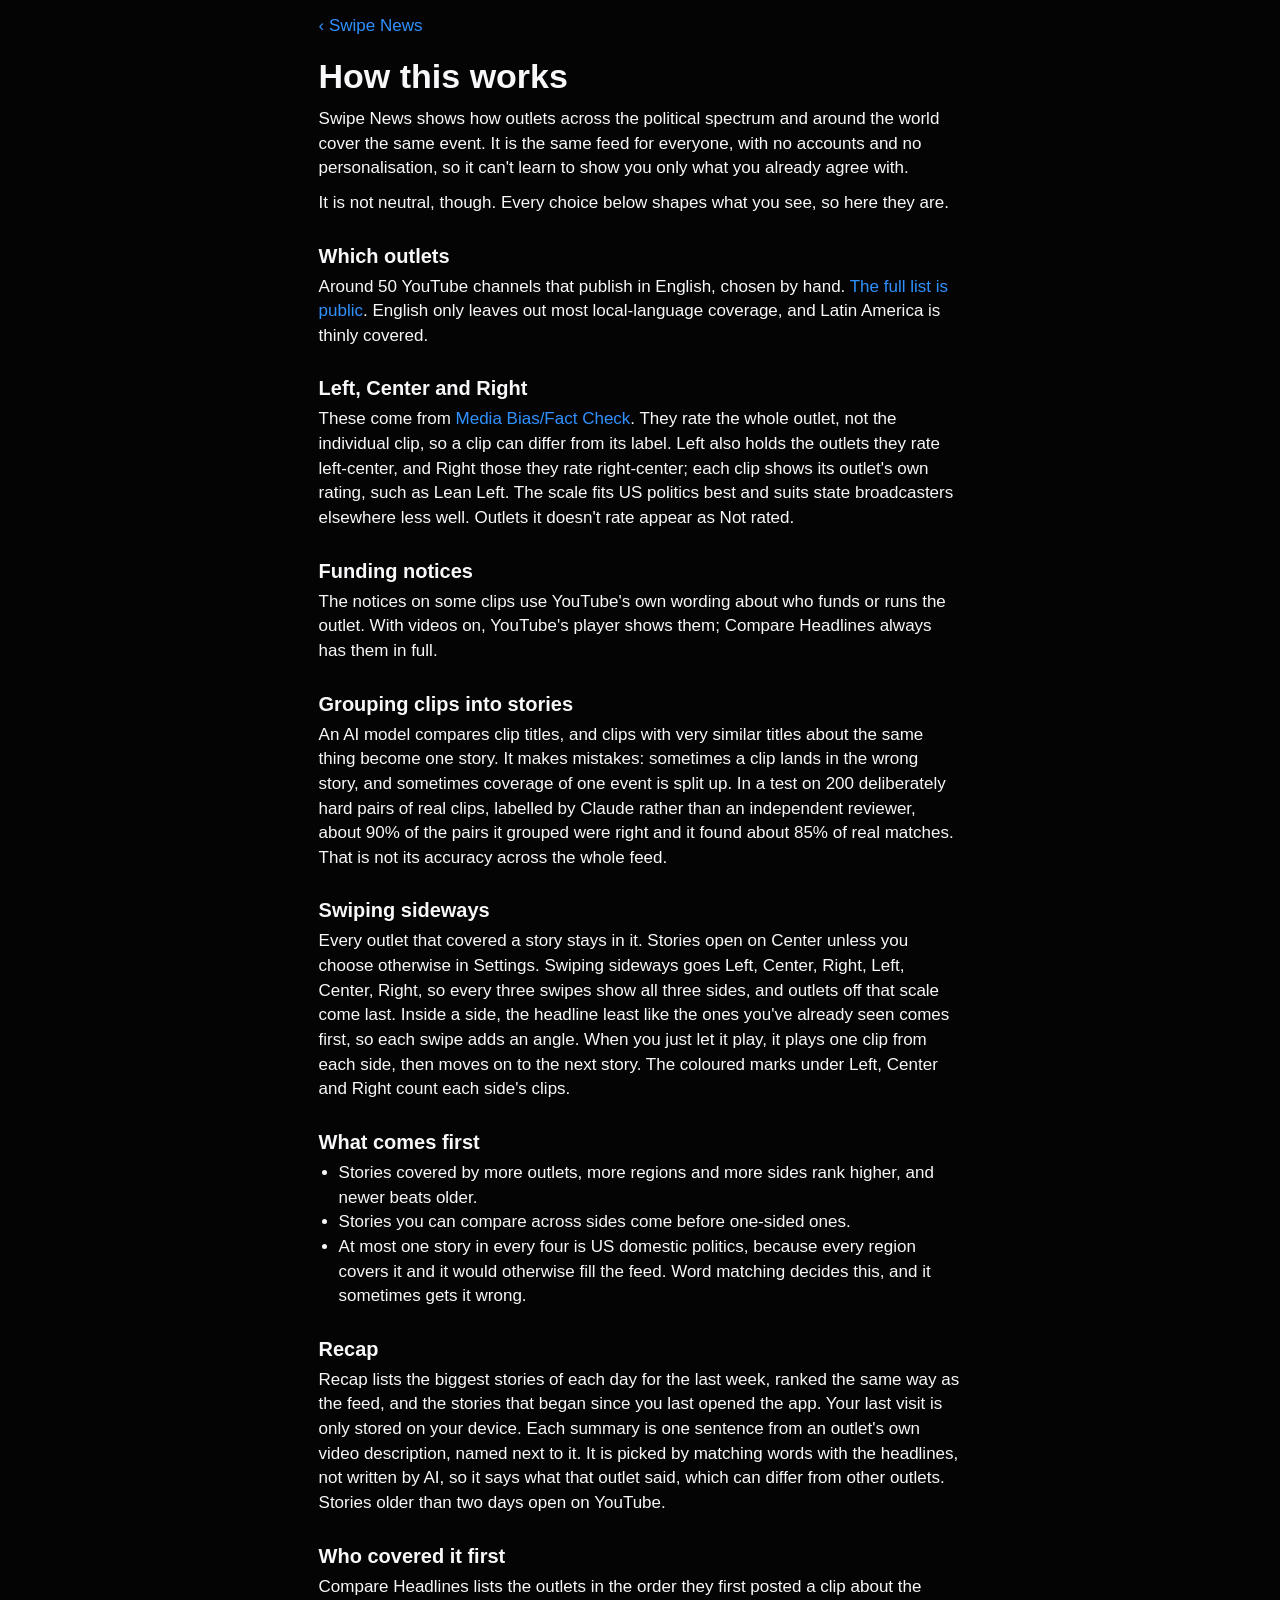
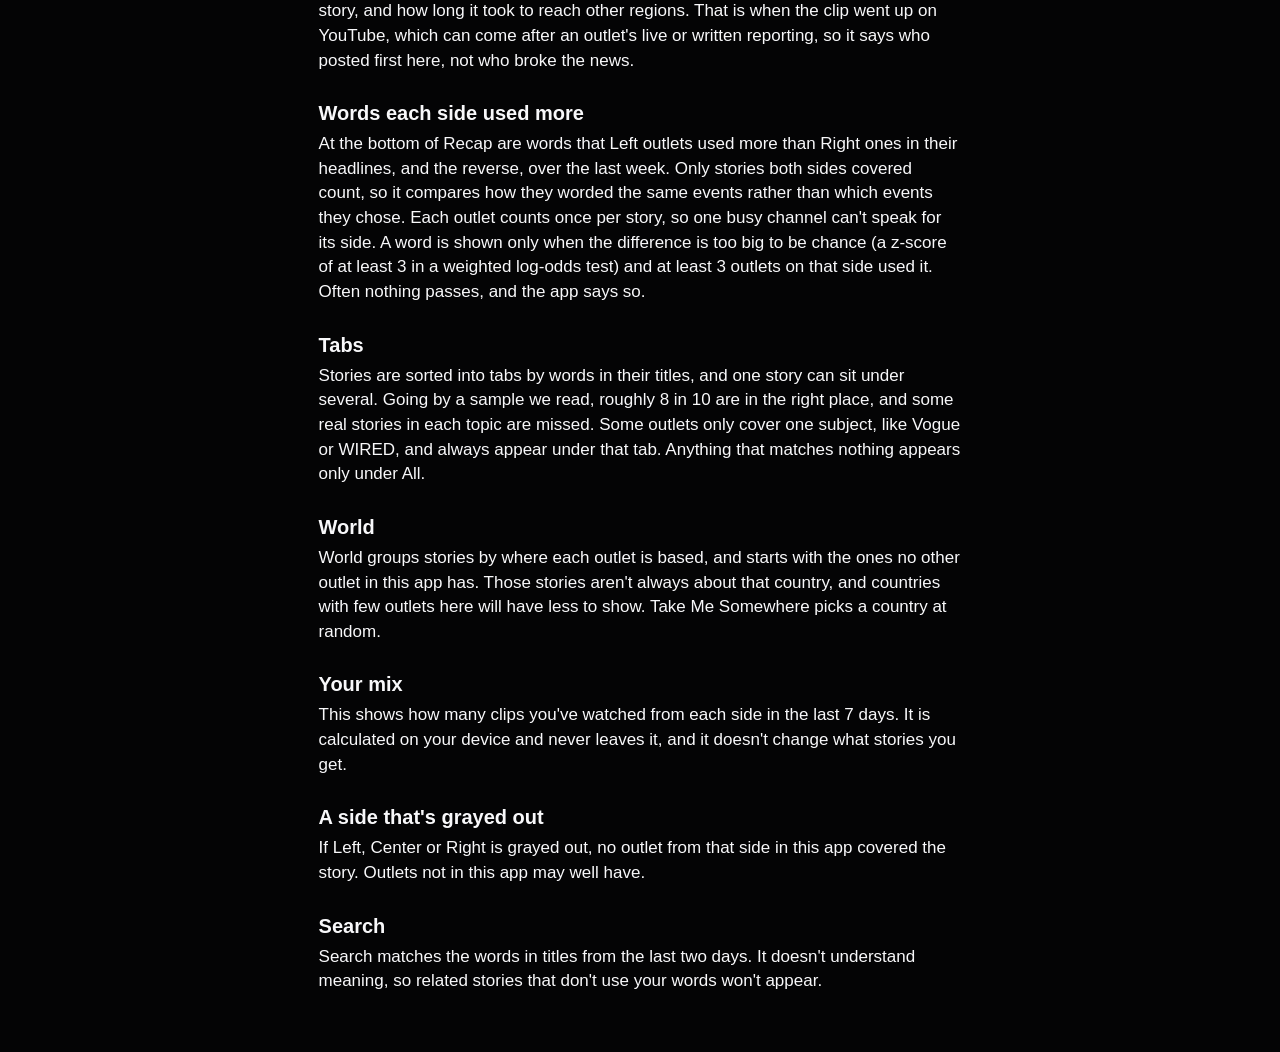
==== docs/how-it-works.html @ c6d88e92 "feat(swipe-news): open stories on Center by default Stories opened on the last side you picked, whic" ====
<!doctype html>
<html lang="en">
<head>
<meta charset="utf-8">
<meta name="viewport" content="width=device-width, initial-scale=1, viewport-fit=cover">
<meta name="theme-color" content="#000000">
<title>How this works | Swipe News</title>
<style>
  :root { color-scheme: dark; --bg: oklch(11% .002 265); --ink: oklch(98% .002 265); --muted: oklch(78% .008 265); --tint: oklch(66% .19 255); }
  body { margin: 0 auto; max-width: 68ch; padding: calc(4px + env(safe-area-inset-top)) 16px calc(48px + env(safe-area-inset-bottom)); background: var(--bg); color: var(--ink); font: 17px/1.45 -apple-system, BlinkMacSystemFont, "SF Pro Text", "Segoe UI", Roboto, sans-serif; -webkit-font-smoothing: antialiased; }
  a { color: var(--tint); text-decoration: none; }
  h1 { font-size: 34px; line-height: 41px; font-weight: 700; margin: 8px 0 10px; }
  h2 { font-size: 20px; line-height: 25px; font-weight: 600; margin: 28px 0 6px; }
  p, ul { margin: 0 0 10px; }
  ul { padding-left: 20px; }
  .muted { color: var(--muted); font-size: 14px; }
  .back { display: inline-flex; align-items: center; min-height: 44px; }
</style>
</head>
<body>
<a class="back" href="./">‹ Swipe News</a>
<h1>How this works</h1>
<p>Swipe News shows how outlets across the political spectrum and around the world cover the same event. It is the same feed for everyone, with no accounts and no personalisation, so it can't learn to show you only what you already agree with.</p>
<p>It is not neutral, though. Every choice below shapes what you see, so here they are.</p>

<h2>Which outlets</h2>
<p>Around 50 YouTube channels that publish in English, chosen by hand. <a href="https://github.com/BenjaminLTakaki/swipe-news/blob/main/channels.json" target="_blank" rel="noopener">The full list is public</a>. English only leaves out most local-language coverage, and Latin America is thinly covered.</p>

<h2>Left, Center and Right</h2>
<p>These come from <a href="https://mediabiasfactcheck.com" target="_blank" rel="noopener">Media Bias/Fact Check</a>. They rate the whole outlet, not the individual clip, so a clip can differ from its label. Left also holds the outlets they rate left-center, and Right those they rate right-center; each clip shows its outlet's own rating, such as Lean Left. The scale fits US politics best and suits state broadcasters elsewhere less well. Outlets it doesn't rate appear as Not rated.</p>

<h2>Funding notices</h2>
<p>The notices on some clips use YouTube's own wording about who funds or runs the outlet. With videos on, YouTube's player shows them; Compare Headlines always has them in full.</p>

<h2>Grouping clips into stories</h2>
<p>An AI model compares clip titles, and clips with very similar titles about the same thing become one story. It makes mistakes: sometimes a clip lands in the wrong story, and sometimes coverage of one event is split up. In a test on 200 deliberately hard pairs of real clips, labelled by Claude rather than an independent reviewer, about 90% of the pairs it grouped were right and it found about 85% of real matches. That is not its accuracy across the whole feed.</p>

<h2>Swiping sideways</h2>
<p>Every outlet that covered a story stays in it. Stories open on Center unless you choose otherwise in Settings. Swiping sideways goes Left, Center, Right, Left, Center, Right, so every three swipes show all three sides, and outlets off that scale come last. Inside a side, the headline least like the ones you've already seen comes first, so each swipe adds an angle. When you just let it play, it plays one clip from each side, then moves on to the next story. The coloured marks under Left, Center and Right count each side's clips.</p>

<h2>What comes first</h2>
<ul>
  <li>Stories covered by more outlets, more regions and more sides rank higher, and newer beats older.</li>
  <li>Stories you can compare across sides come before one-sided ones.</li>
  <li>At most one story in every four is US domestic politics, because every region covers it and it would otherwise fill the feed. Word matching decides this, and it sometimes gets it wrong.</li>
</ul>

<h2>Recap</h2>
<p>Recap lists the biggest stories of each day for the last week, ranked the same way as the feed, and the stories that began since you last opened the app. Your last visit is only stored on your device. Each summary is one sentence from an outlet's own video description, named next to it. It is picked by matching words with the headlines, not written by AI, so it says what that outlet said, which can differ from other outlets. Stories older than two days open on YouTube.</p>

<h2>Who covered it first</h2>
<p>Compare Headlines lists the outlets in the order they first posted a clip about the story, and how long it took to reach other regions. That is when the clip went up on YouTube, which can come after an outlet's live or written reporting, so it says who posted first here, not who broke the news.</p>

<h2>Words each side used more</h2>
<p>At the bottom of Recap are words that Left outlets used more than Right ones in their headlines, and the reverse, over the last week. Only stories both sides covered count, so it compares how they worded the same events rather than which events they chose. Each outlet counts once per story, so one busy channel can't speak for its side. A word is shown only when the difference is too big to be chance (a z-score of at least 3 in a weighted log-odds test) and at least 3 outlets on that side used it. Often nothing passes, and the app says so.</p>

<h2>Tabs</h2>
<p>Stories are sorted into tabs by words in their titles, and one story can sit under several. Going by a sample we read, roughly 8 in 10 are in the right place, and some real stories in each topic are missed. Some outlets only cover one subject, like Vogue or WIRED, and always appear under that tab. Anything that matches nothing appears only under All.</p>

<h2>World</h2>
<p>World groups stories by where each outlet is based, and starts with the ones no other outlet in this app has. Those stories aren't always about that country, and countries with few outlets here will have less to show. Take Me Somewhere picks a country at random.</p>

<h2>Your mix</h2>
<p>This shows how many clips you've watched from each side in the last 7 days. It is calculated on your device and never leaves it, and it doesn't change what stories you get.</p>

<h2>A side that's grayed out</h2>
<p>If Left, Center or Right is grayed out, no outlet from that side in this app covered the story. Outlets not in this app may well have.</p>

<h2>Search</h2>
<p>Search matches the words in titles from the last two days. It doesn't understand meaning, so related stories that don't use your words won't appear.</p>

</body>
</html>
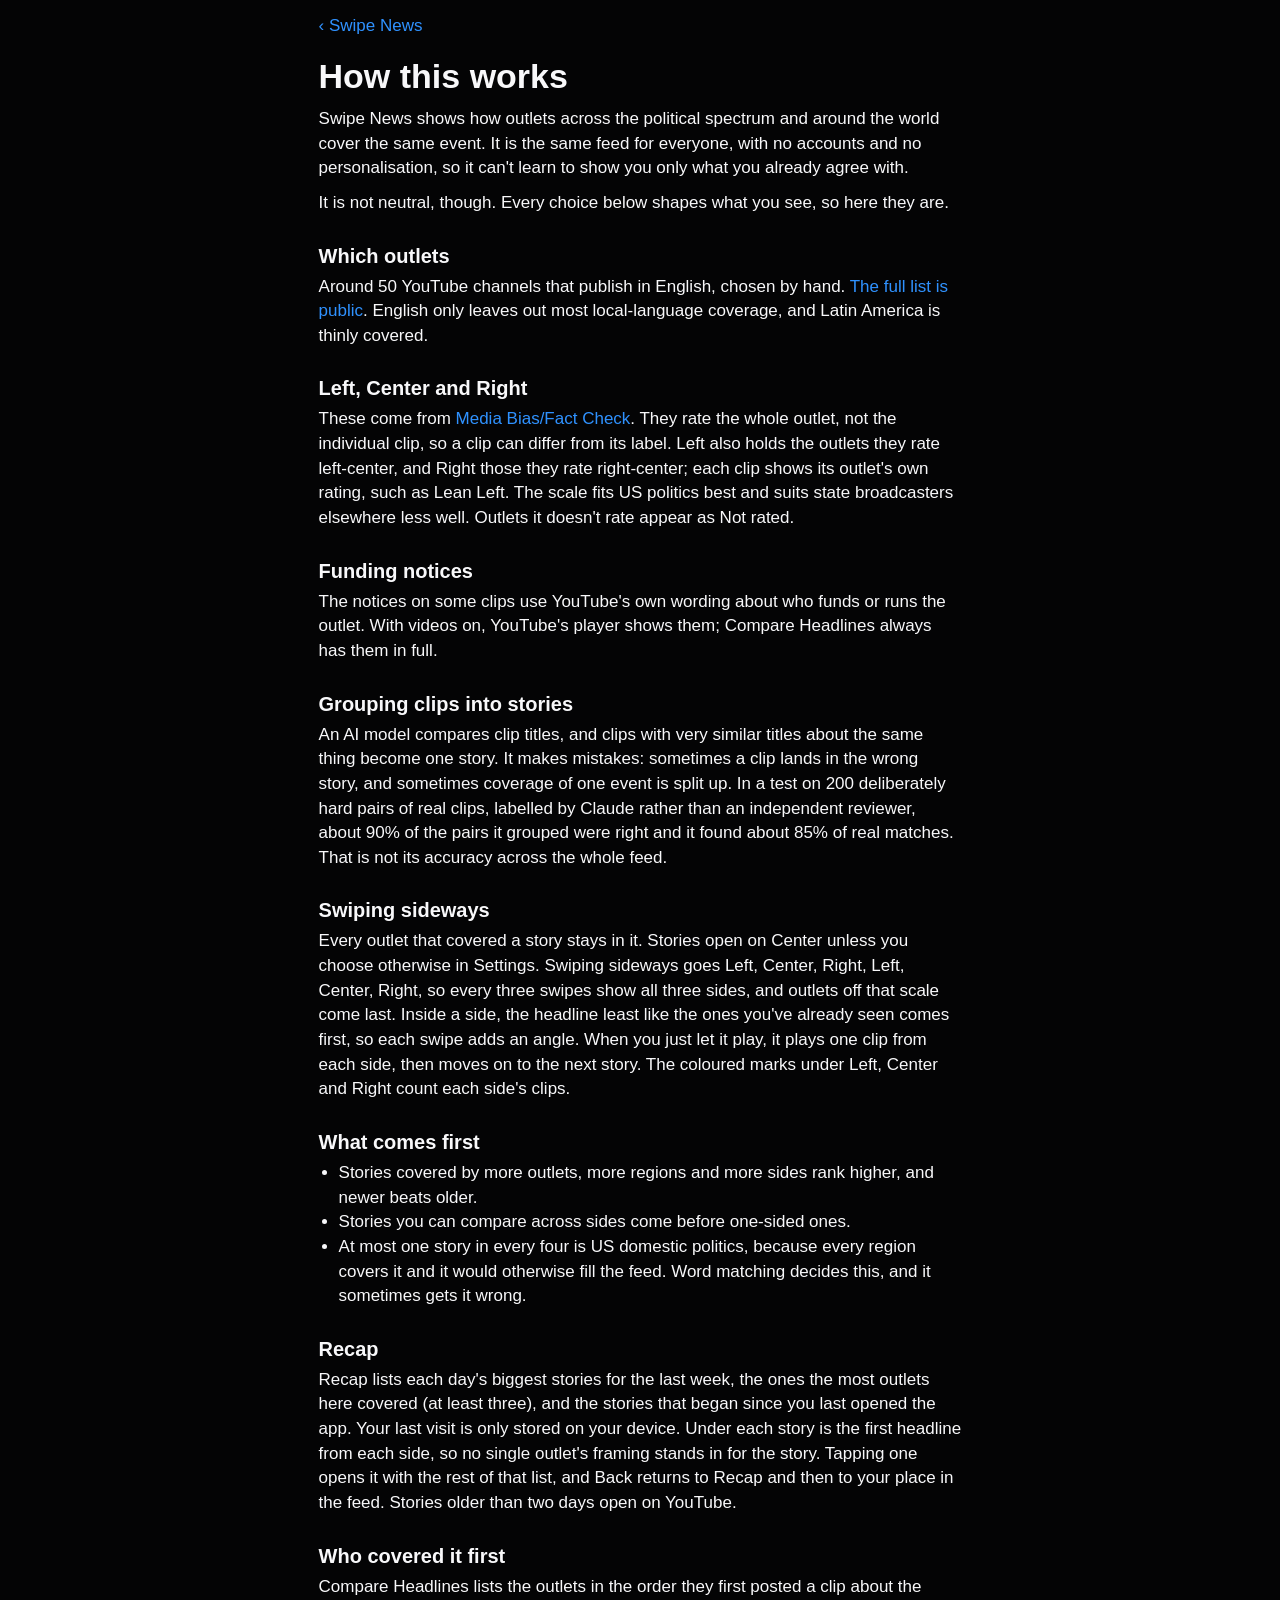
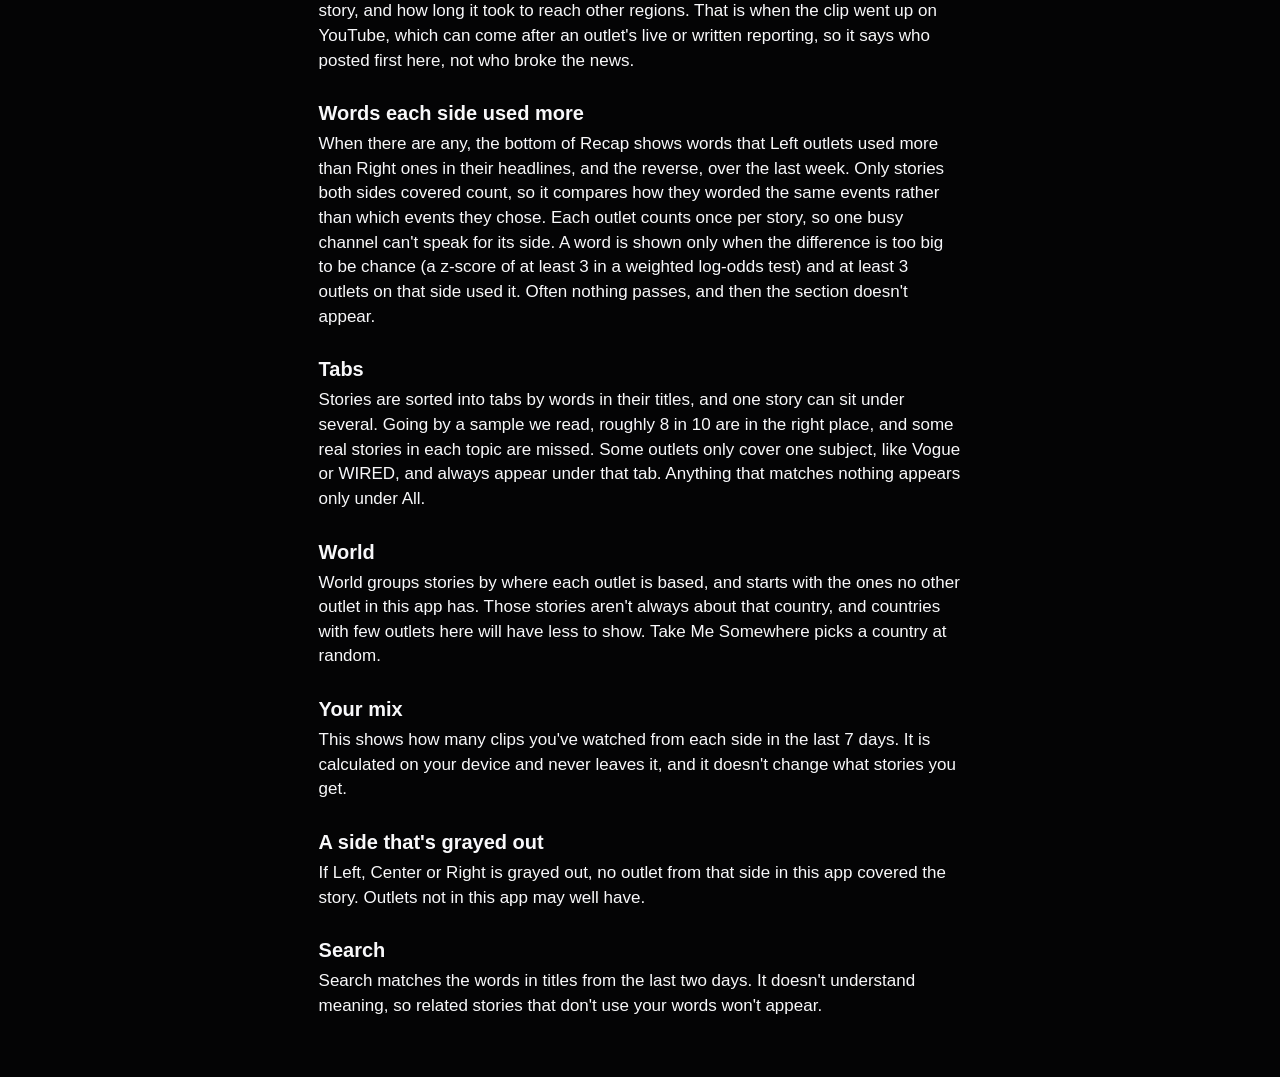
==== commit e6499d49: "fix(swipe-news): Recap ranks by size, shows each side, opens in a stack - Each day lists its biggest" ====
--- a/docs/how-it-works.html
+++ b/docs/how-it-works.html
@@ -46,13 +46,13 @@
 </ul>
 
 <h2>Recap</h2>
-<p>Recap lists the biggest stories of each day for the last week, ranked the same way as the feed, and the stories that began since you last opened the app. Your last visit is only stored on your device. Each summary is one sentence from an outlet's own video description, named next to it. It is picked by matching words with the headlines, not written by AI, so it says what that outlet said, which can differ from other outlets. Stories older than two days open on YouTube.</p>
+<p>Recap lists each day's biggest stories for the last week, the ones the most outlets here covered (at least three), and the stories that began since you last opened the app. Your last visit is only stored on your device. Under each story is the first headline from each side, so no single outlet's framing stands in for the story. Tapping one opens it with the rest of that list, and Back returns to Recap and then to your place in the feed. Stories older than two days open on YouTube.</p>
 
 <h2>Who covered it first</h2>
 <p>Compare Headlines lists the outlets in the order they first posted a clip about the story, and how long it took to reach other regions. That is when the clip went up on YouTube, which can come after an outlet's live or written reporting, so it says who posted first here, not who broke the news.</p>
 
 <h2>Words each side used more</h2>
-<p>At the bottom of Recap are words that Left outlets used more than Right ones in their headlines, and the reverse, over the last week. Only stories both sides covered count, so it compares how they worded the same events rather than which events they chose. Each outlet counts once per story, so one busy channel can't speak for its side. A word is shown only when the difference is too big to be chance (a z-score of at least 3 in a weighted log-odds test) and at least 3 outlets on that side used it. Often nothing passes, and the app says so.</p>
+<p>When there are any, the bottom of Recap shows words that Left outlets used more than Right ones in their headlines, and the reverse, over the last week. Only stories both sides covered count, so it compares how they worded the same events rather than which events they chose. Each outlet counts once per story, so one busy channel can't speak for its side. A word is shown only when the difference is too big to be chance (a z-score of at least 3 in a weighted log-odds test) and at least 3 outlets on that side used it. Often nothing passes, and then the section doesn't appear.</p>
 
 <h2>Tabs</h2>
 <p>Stories are sorted into tabs by words in their titles, and one story can sit under several. Going by a sample we read, roughly 8 in 10 are in the right place, and some real stories in each topic are missed. Some outlets only cover one subject, like Vogue or WIRED, and always appear under that tab. Anything that matches nothing appears only under All.</p>
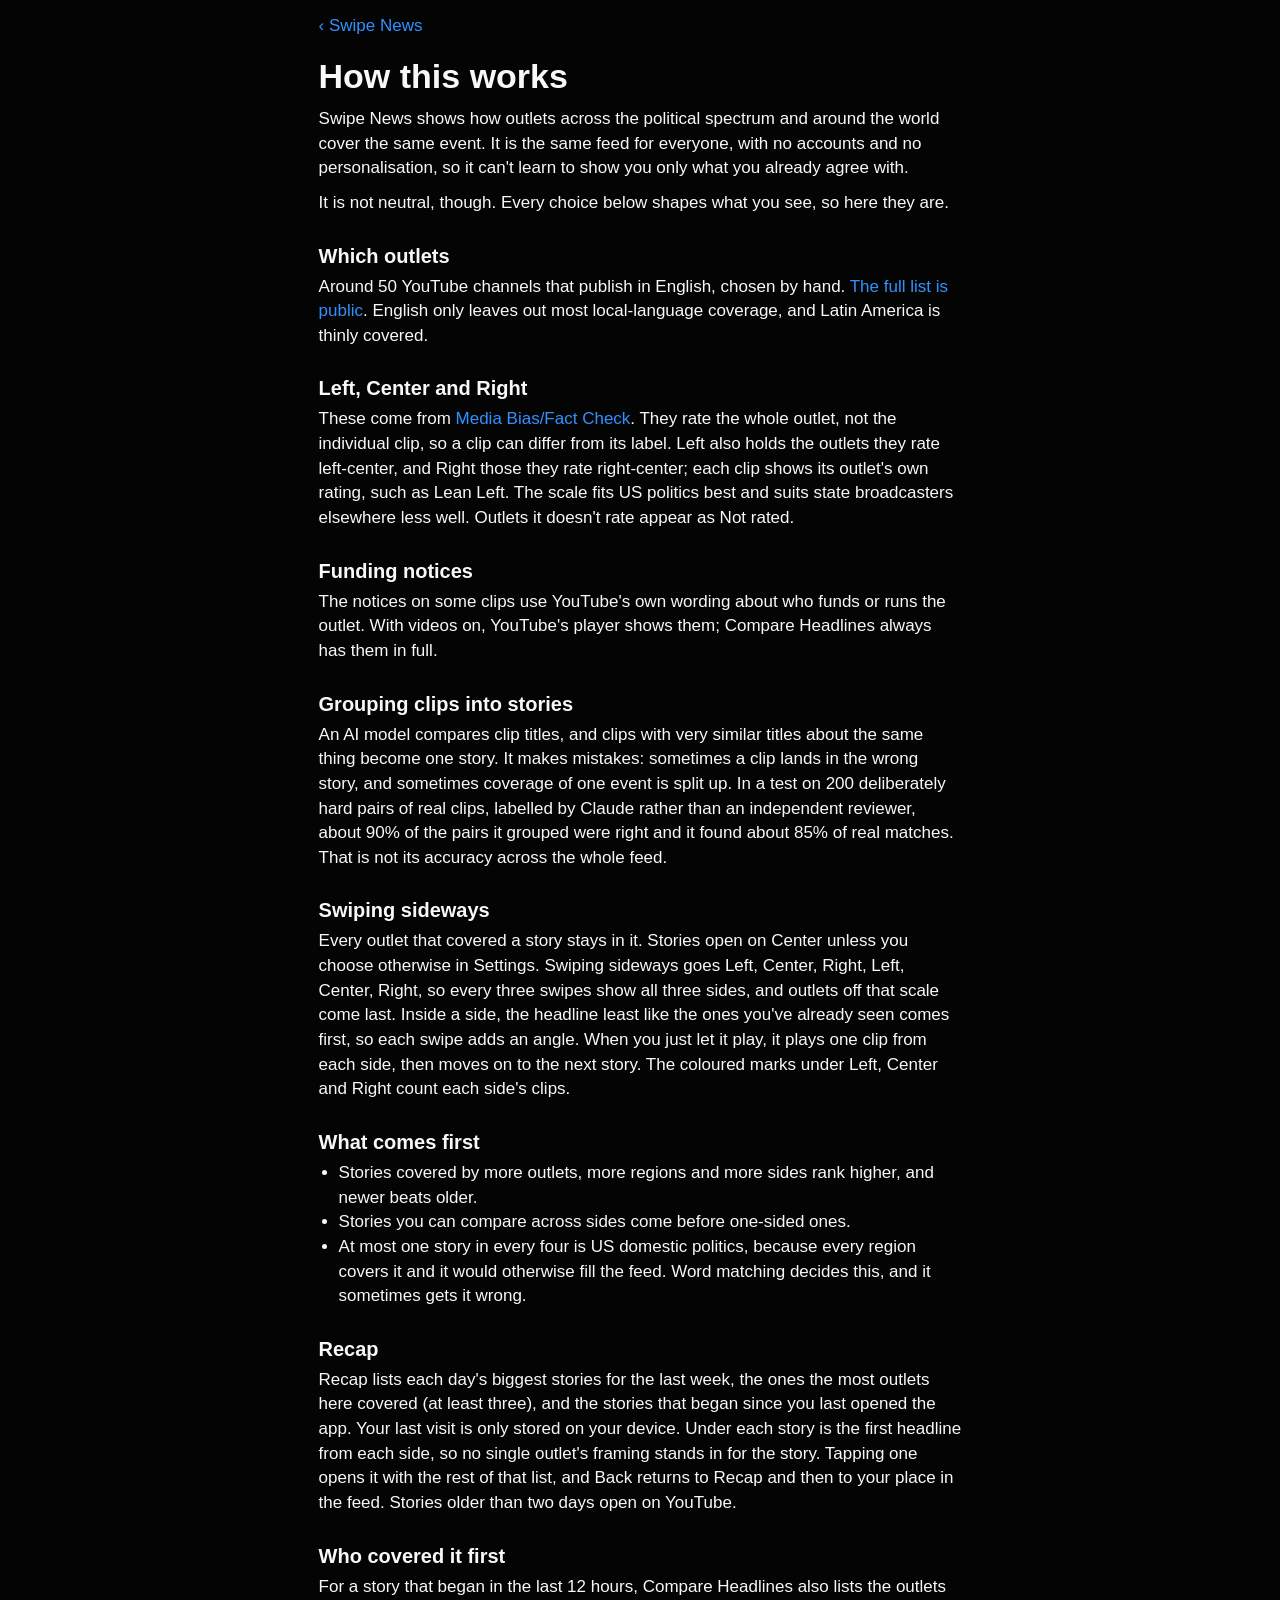
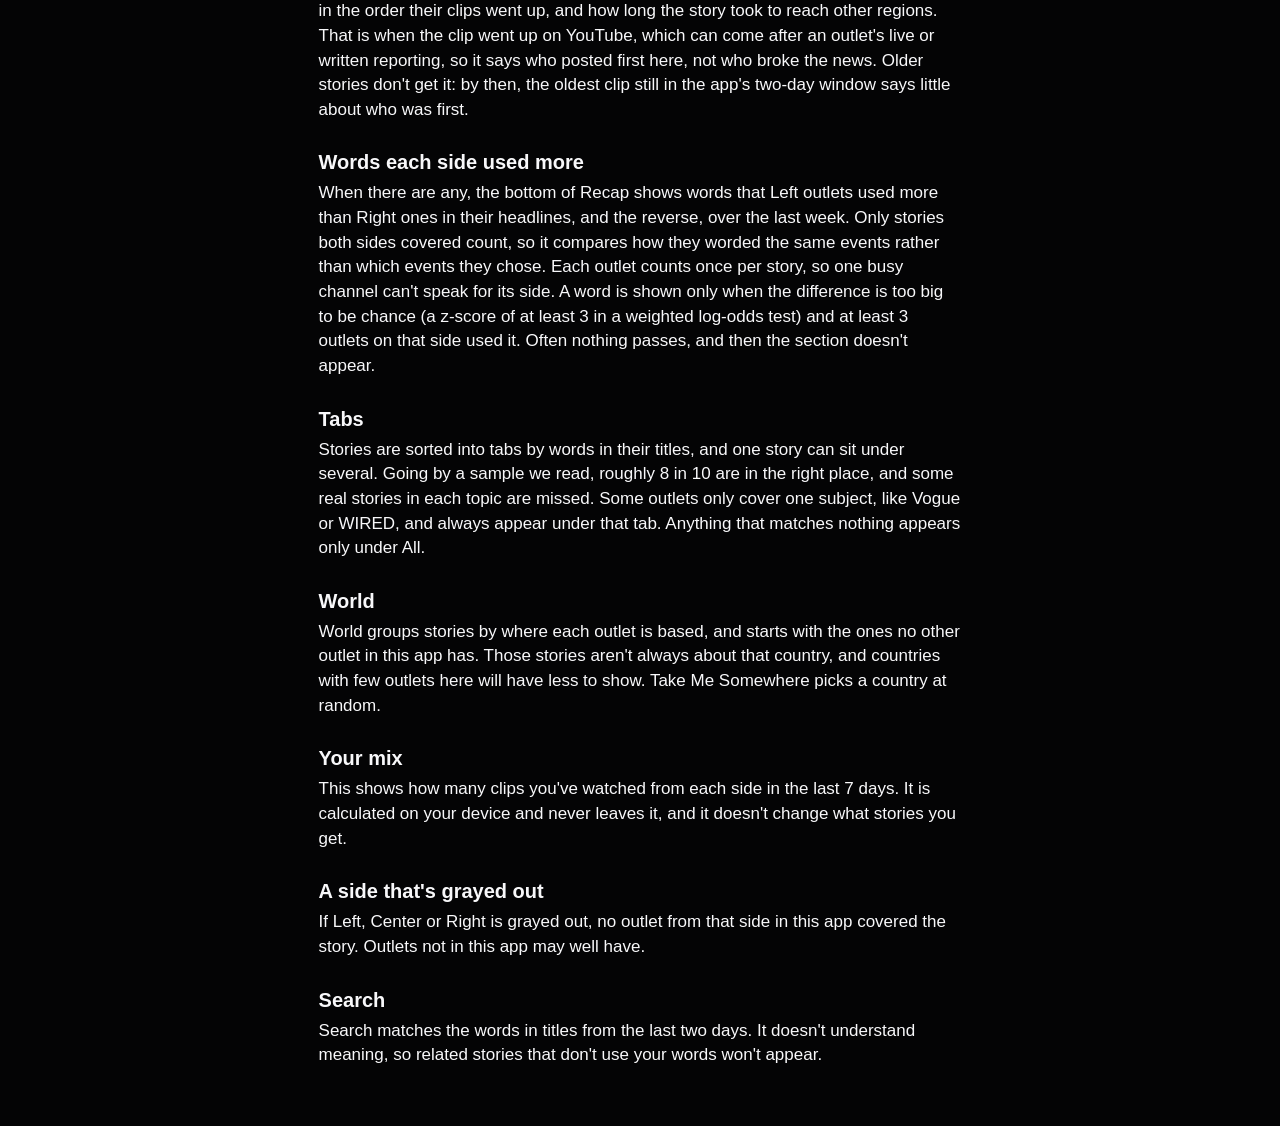
==== commit ab2213f9: "fix(swipe-news): Who Covered It First only for fresh stories, from the listed clips On a story that " ====
--- a/docs/how-it-works.html
+++ b/docs/how-it-works.html
@@ -49,7 +49,7 @@
 <p>Recap lists each day's biggest stories for the last week, the ones the most outlets here covered (at least three), and the stories that began since you last opened the app. Your last visit is only stored on your device. Under each story is the first headline from each side, so no single outlet's framing stands in for the story. Tapping one opens it with the rest of that list, and Back returns to Recap and then to your place in the feed. Stories older than two days open on YouTube.</p>
 
 <h2>Who covered it first</h2>
-<p>Compare Headlines lists the outlets in the order they first posted a clip about the story, and how long it took to reach other regions. That is when the clip went up on YouTube, which can come after an outlet's live or written reporting, so it says who posted first here, not who broke the news.</p>
+<p>For a story that began in the last 12 hours, Compare Headlines also lists the outlets in the order their clips went up, and how long the story took to reach other regions. That is when the clip went up on YouTube, which can come after an outlet's live or written reporting, so it says who posted first here, not who broke the news. Older stories don't get it: by then, the oldest clip still in the app's two-day window says little about who was first.</p>
 
 <h2>Words each side used more</h2>
 <p>When there are any, the bottom of Recap shows words that Left outlets used more than Right ones in their headlines, and the reverse, over the last week. Only stories both sides covered count, so it compares how they worded the same events rather than which events they chose. Each outlet counts once per story, so one busy channel can't speak for its side. A word is shown only when the difference is too big to be chance (a z-score of at least 3 in a weighted log-odds test) and at least 3 outlets on that side used it. Often nothing passes, and then the section doesn't appear.</p>
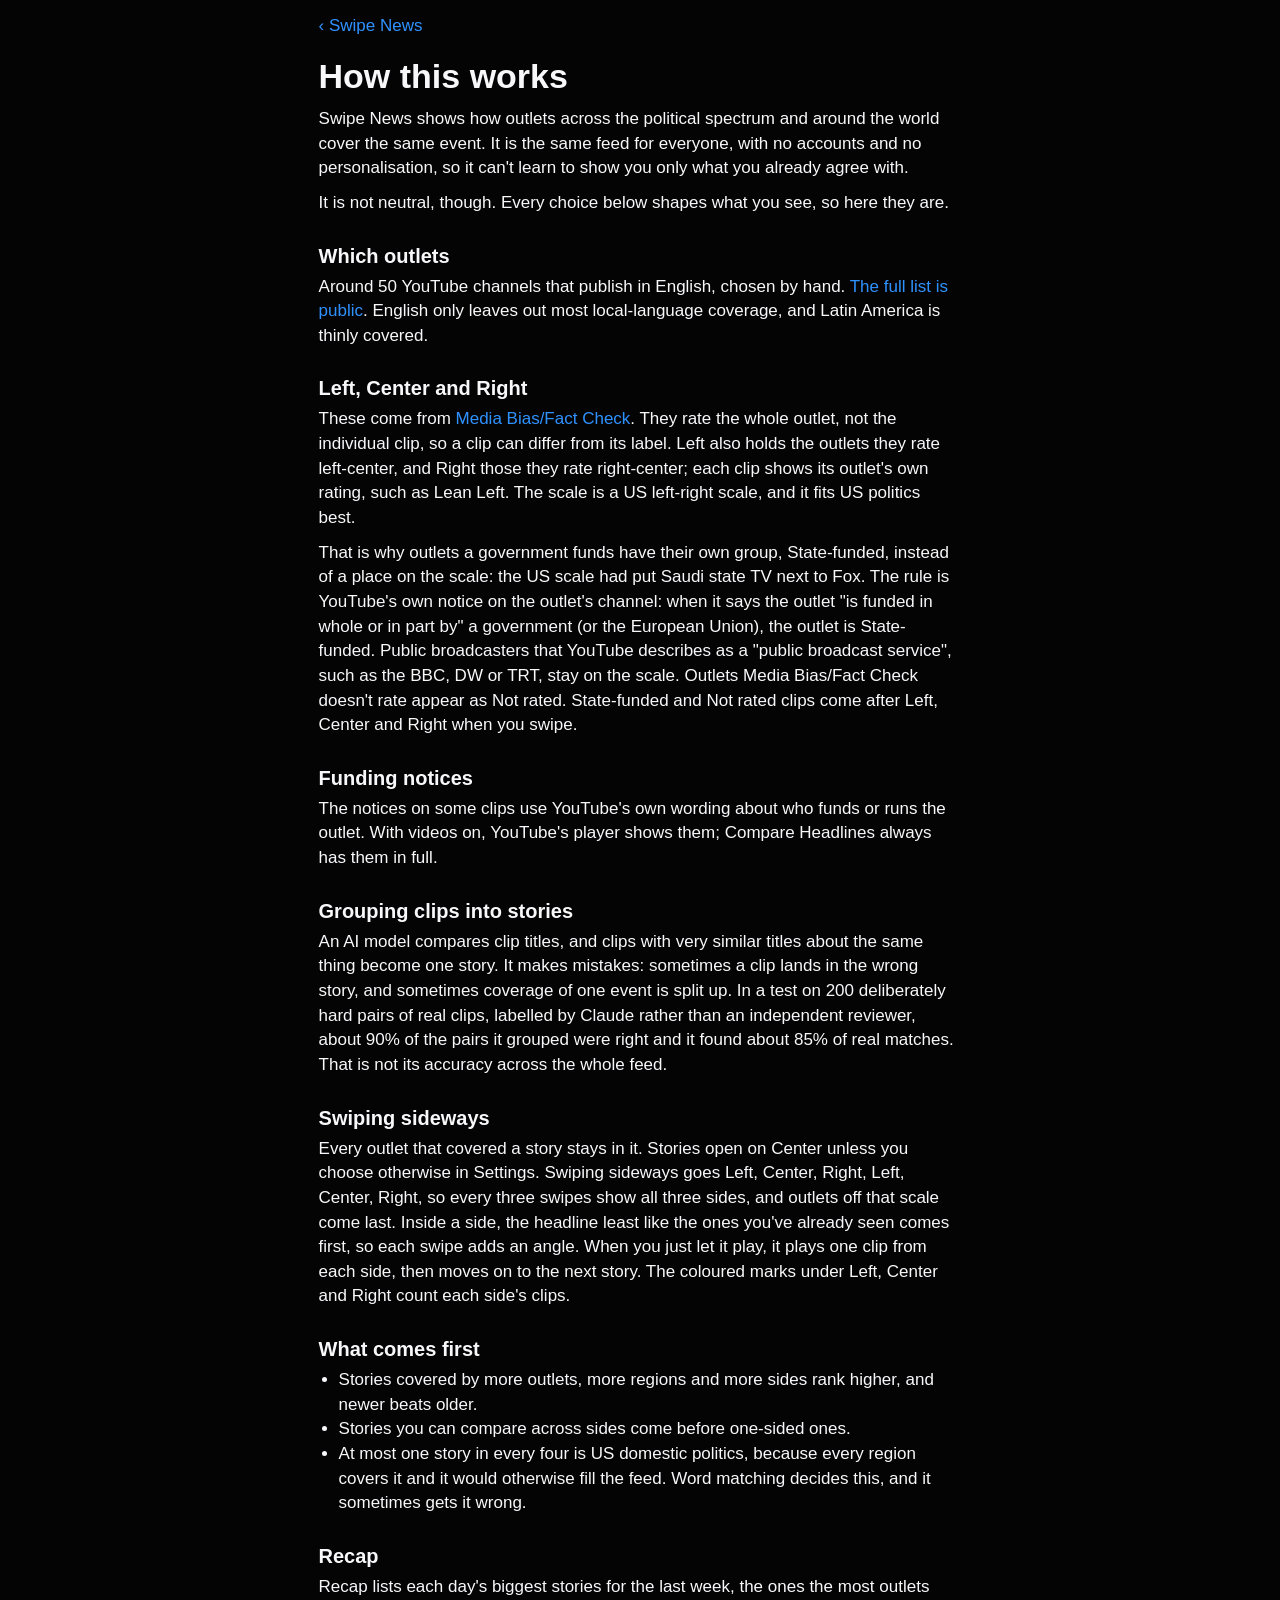
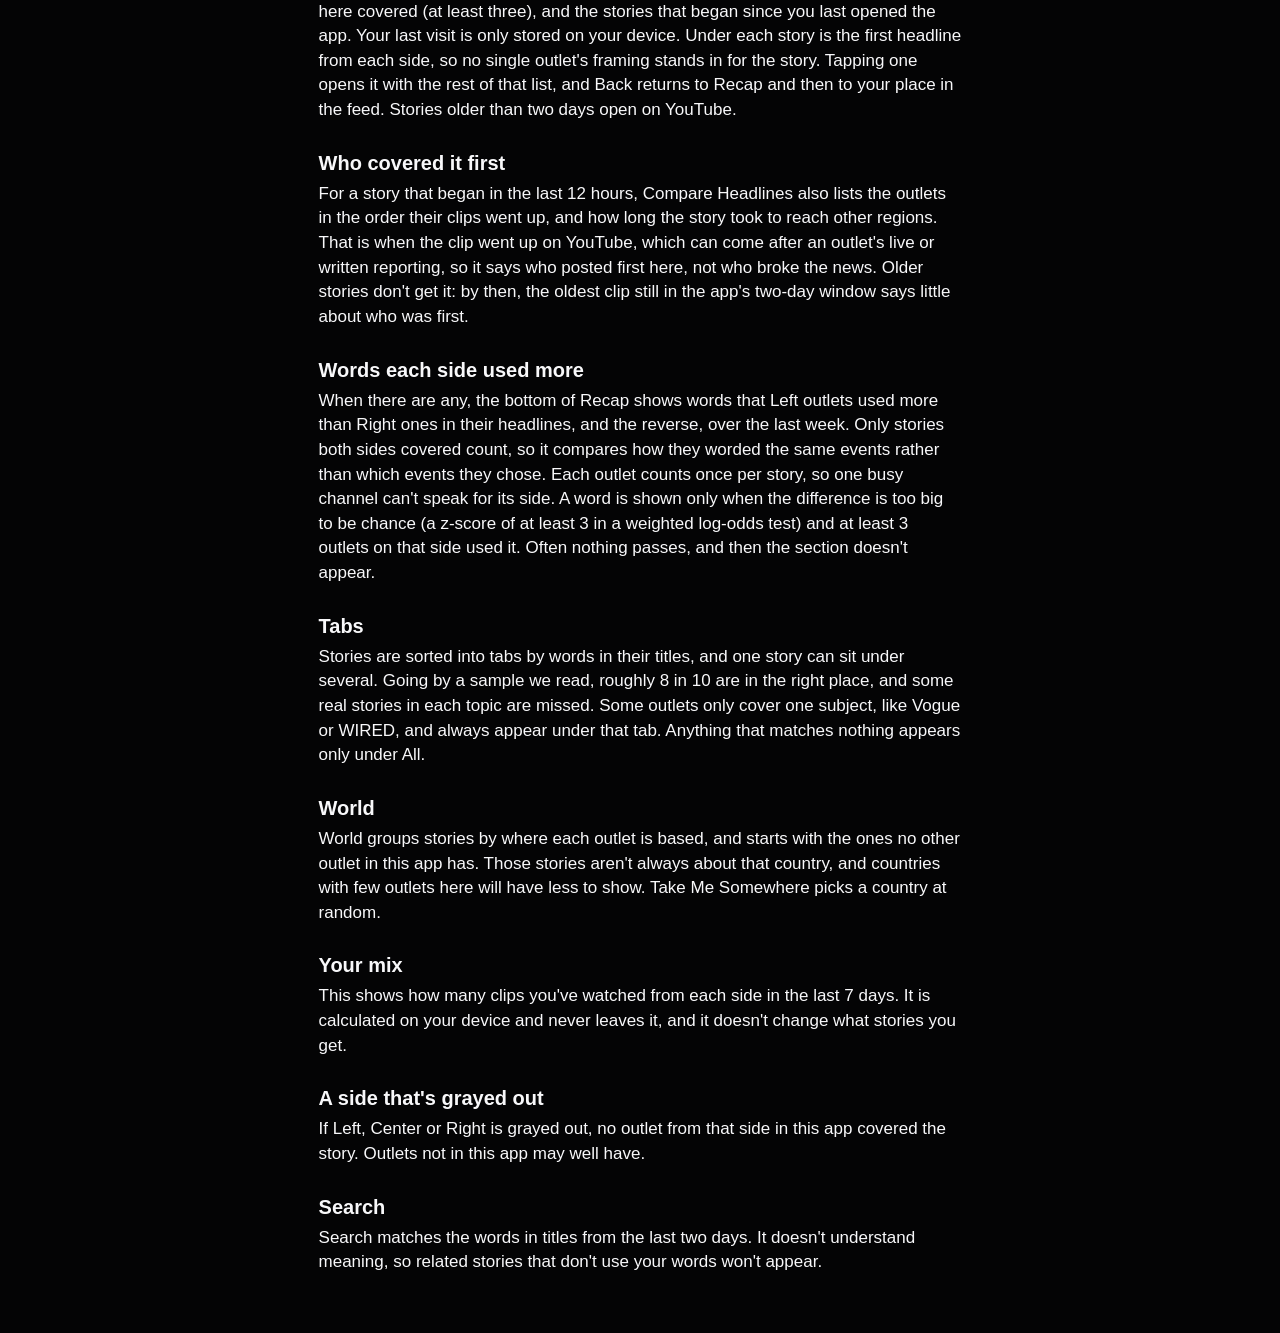
==== commit a214b14e: "feat(swipe-news): state-funded outlets get their own group Media Bias/Fact Check's US scale put Saud" ====
--- a/docs/how-it-works.html
+++ b/docs/how-it-works.html
@@ -27,7 +27,8 @@
 <p>Around 50 YouTube channels that publish in English, chosen by hand. <a href="https://github.com/BenjaminLTakaki/swipe-news/blob/main/channels.json" target="_blank" rel="noopener">The full list is public</a>. English only leaves out most local-language coverage, and Latin America is thinly covered.</p>
 
 <h2>Left, Center and Right</h2>
-<p>These come from <a href="https://mediabiasfactcheck.com" target="_blank" rel="noopener">Media Bias/Fact Check</a>. They rate the whole outlet, not the individual clip, so a clip can differ from its label. Left also holds the outlets they rate left-center, and Right those they rate right-center; each clip shows its outlet's own rating, such as Lean Left. The scale fits US politics best and suits state broadcasters elsewhere less well. Outlets it doesn't rate appear as Not rated.</p>
+<p>These come from <a href="https://mediabiasfactcheck.com" target="_blank" rel="noopener">Media Bias/Fact Check</a>. They rate the whole outlet, not the individual clip, so a clip can differ from its label. Left also holds the outlets they rate left-center, and Right those they rate right-center; each clip shows its outlet's own rating, such as Lean Left. The scale is a US left-right scale, and it fits US politics best.</p>
+<p>That is why outlets a government funds have their own group, State-funded, instead of a place on the scale: the US scale had put Saudi state TV next to Fox. The rule is YouTube's own notice on the outlet's channel: when it says the outlet "is funded in whole or in part by" a government (or the European Union), the outlet is State-funded. Public broadcasters that YouTube describes as a "public broadcast service", such as the BBC, DW or TRT, stay on the scale. Outlets Media Bias/Fact Check doesn't rate appear as Not rated. State-funded and Not rated clips come after Left, Center and Right when you swipe.</p>
 
 <h2>Funding notices</h2>
 <p>The notices on some clips use YouTube's own wording about who funds or runs the outlet. With videos on, YouTube's player shows them; Compare Headlines always has them in full.</p>
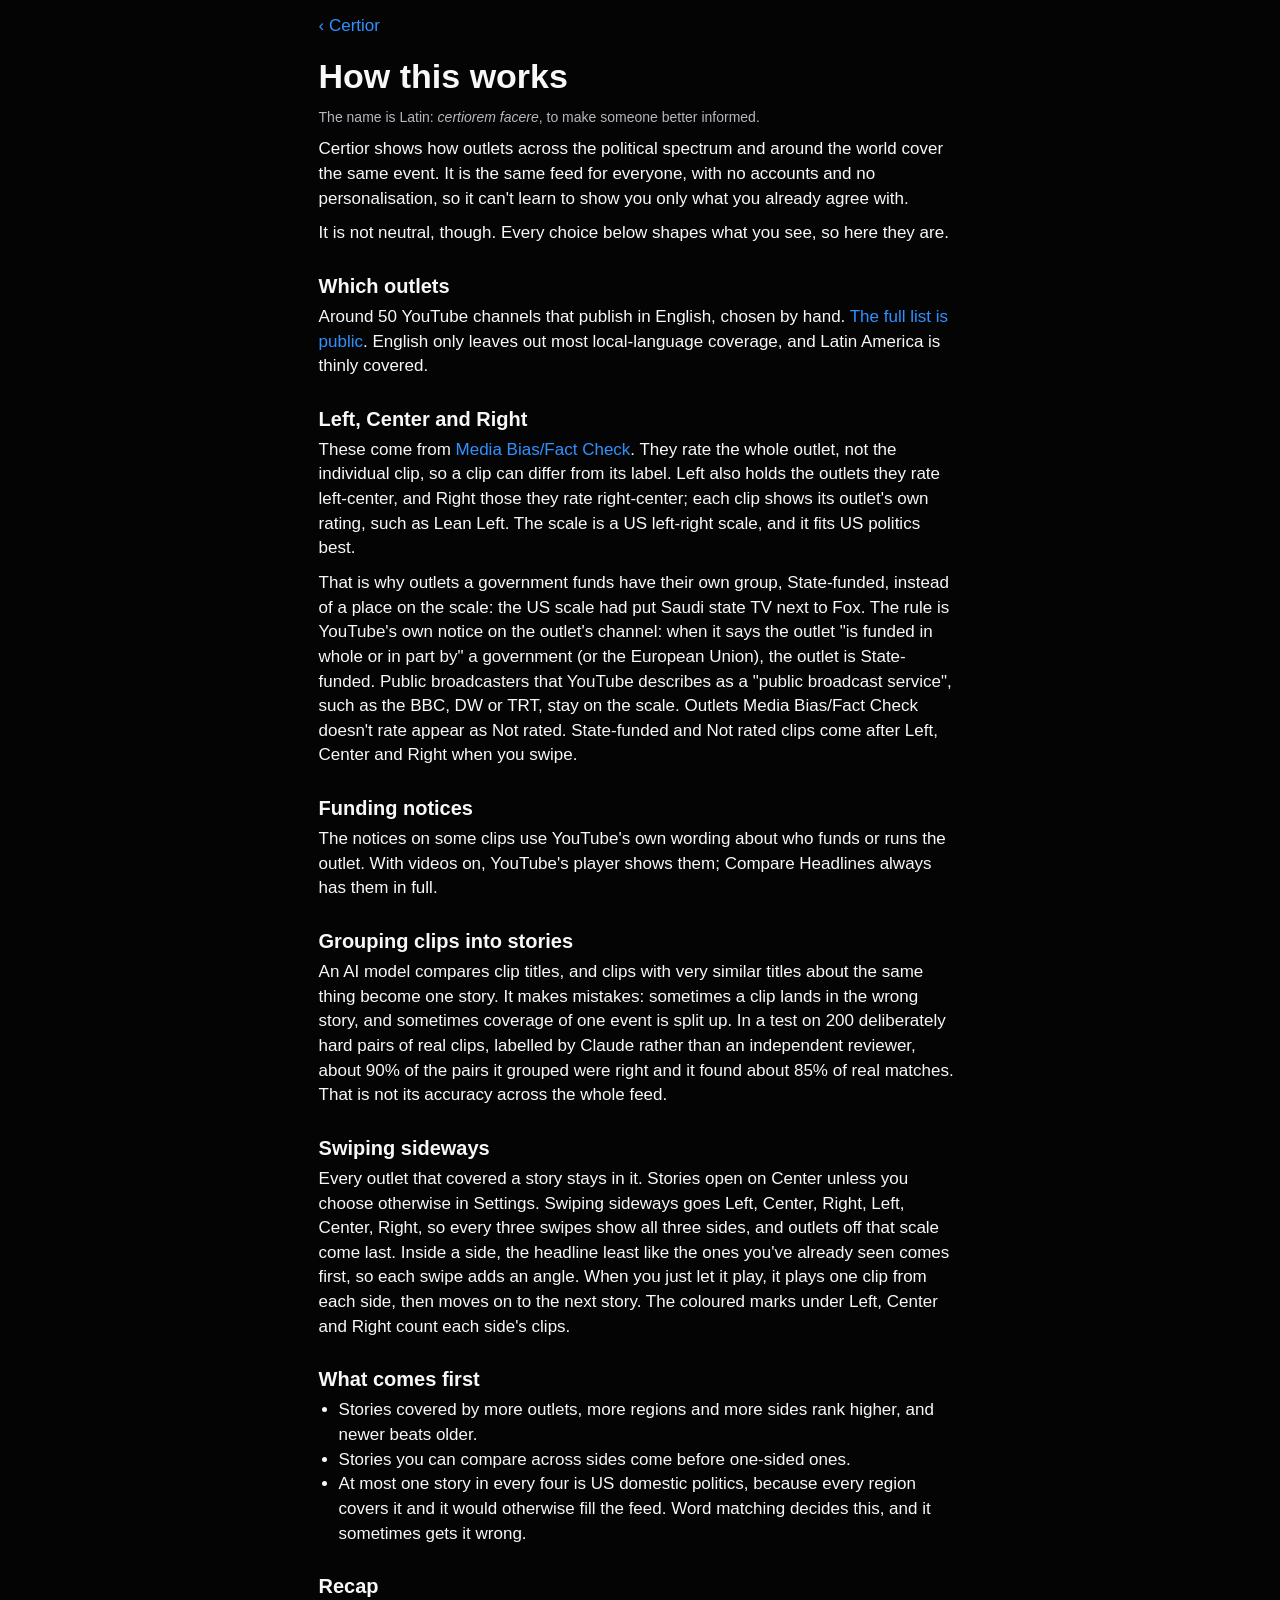
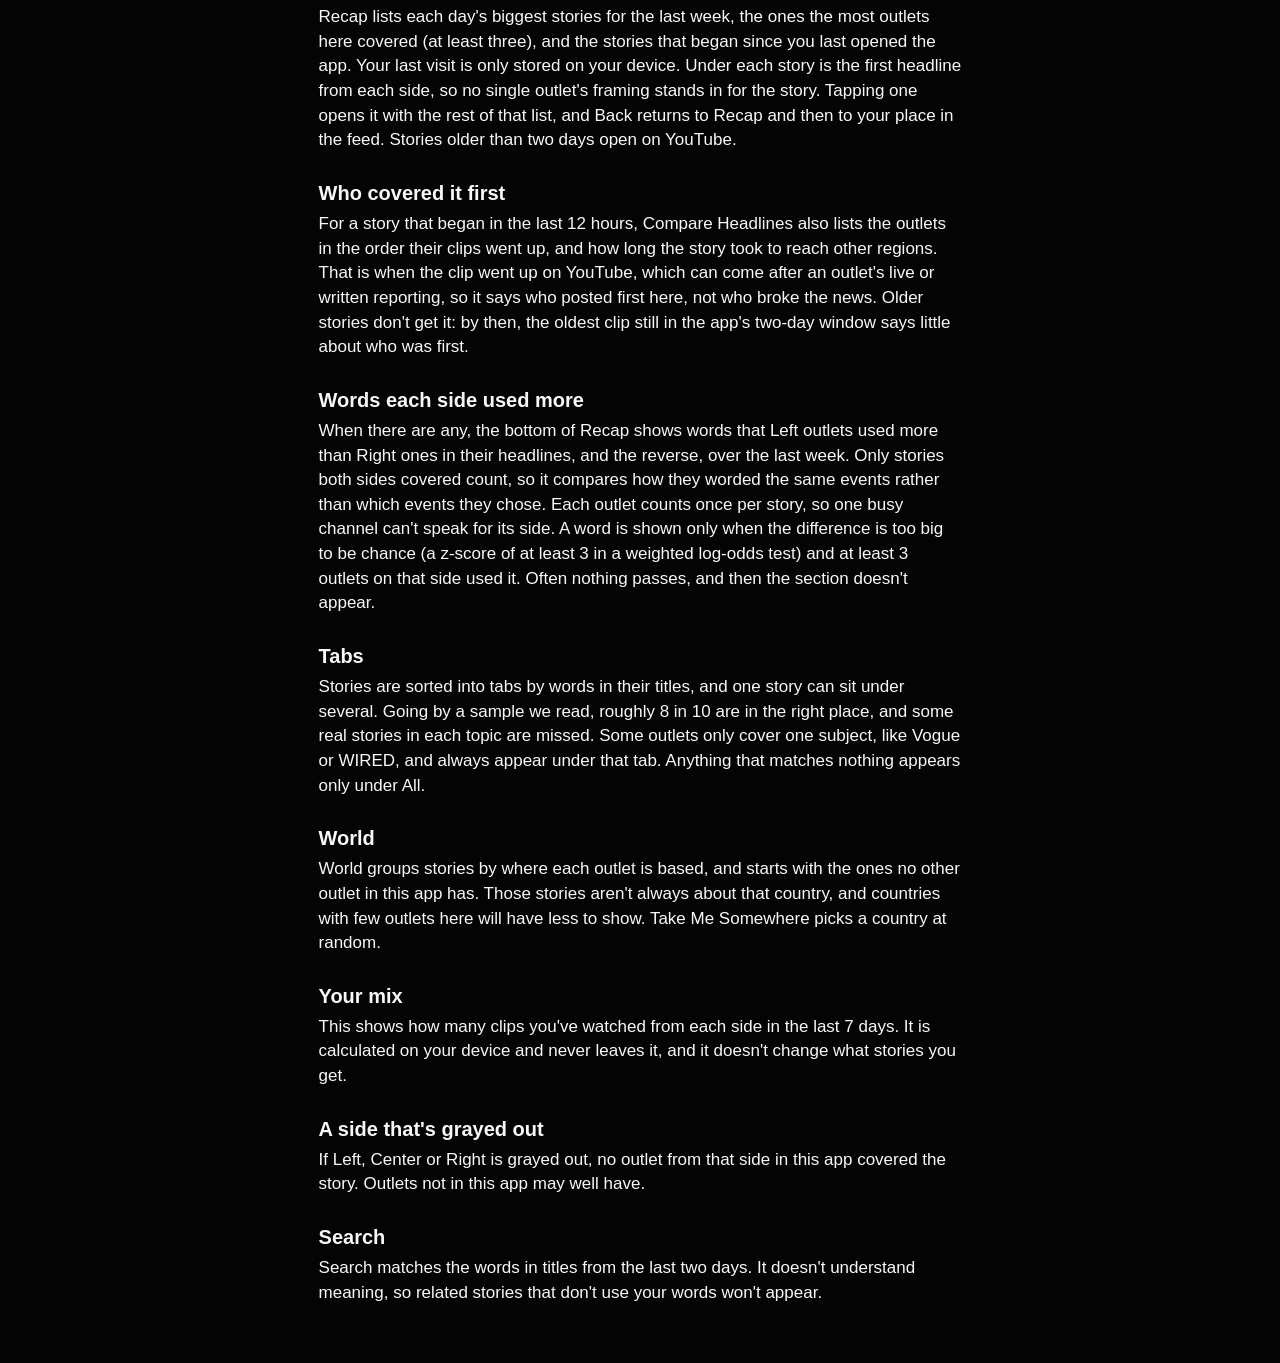
==== commit 0cdeaf40: "feat: rename the app to Certior, with its new logo Swipe News is another app's name. Certior (Latin," ====
--- a/docs/how-it-works.html
+++ b/docs/how-it-works.html
@@ -4,7 +4,7 @@
 <meta charset="utf-8">
 <meta name="viewport" content="width=device-width, initial-scale=1, viewport-fit=cover">
 <meta name="theme-color" content="#000000">
-<title>How this works | Swipe News</title>
+<title>How this works | Certior</title>
 <style>
   :root { color-scheme: dark; --bg: oklch(11% .002 265); --ink: oklch(98% .002 265); --muted: oklch(78% .008 265); --tint: oklch(66% .19 255); }
   body { margin: 0 auto; max-width: 68ch; padding: calc(4px + env(safe-area-inset-top)) 16px calc(48px + env(safe-area-inset-bottom)); background: var(--bg); color: var(--ink); font: 17px/1.45 -apple-system, BlinkMacSystemFont, "SF Pro Text", "Segoe UI", Roboto, sans-serif; -webkit-font-smoothing: antialiased; }
@@ -18,9 +18,10 @@
 </style>
 </head>
 <body>
-<a class="back" href="./">‹ Swipe News</a>
+<a class="back" href="./">‹ Certior</a>
 <h1>How this works</h1>
-<p>Swipe News shows how outlets across the political spectrum and around the world cover the same event. It is the same feed for everyone, with no accounts and no personalisation, so it can't learn to show you only what you already agree with.</p>
+<p class="muted">The name is Latin: <i>certiorem facere</i>, to make someone better informed.</p>
+<p>Certior shows how outlets across the political spectrum and around the world cover the same event. It is the same feed for everyone, with no accounts and no personalisation, so it can't learn to show you only what you already agree with.</p>
 <p>It is not neutral, though. Every choice below shapes what you see, so here they are.</p>
 
 <h2>Which outlets</h2>
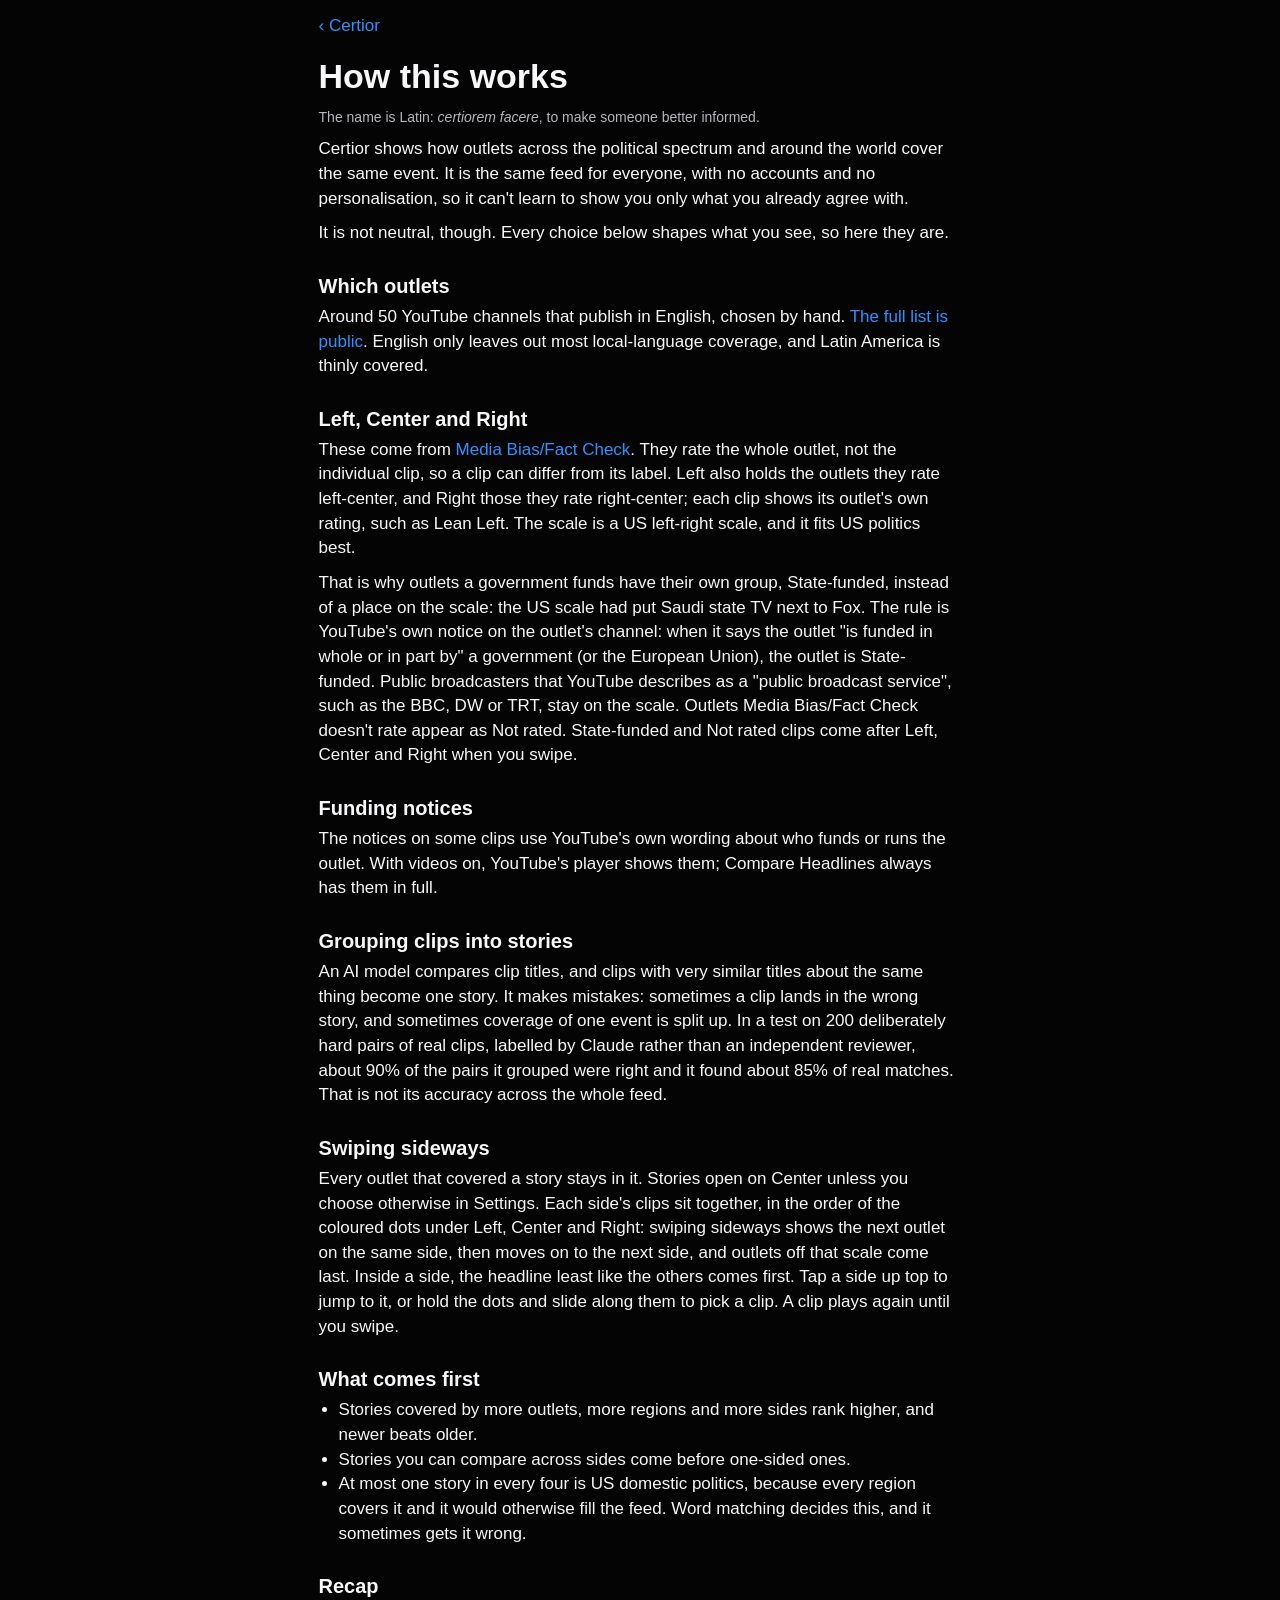
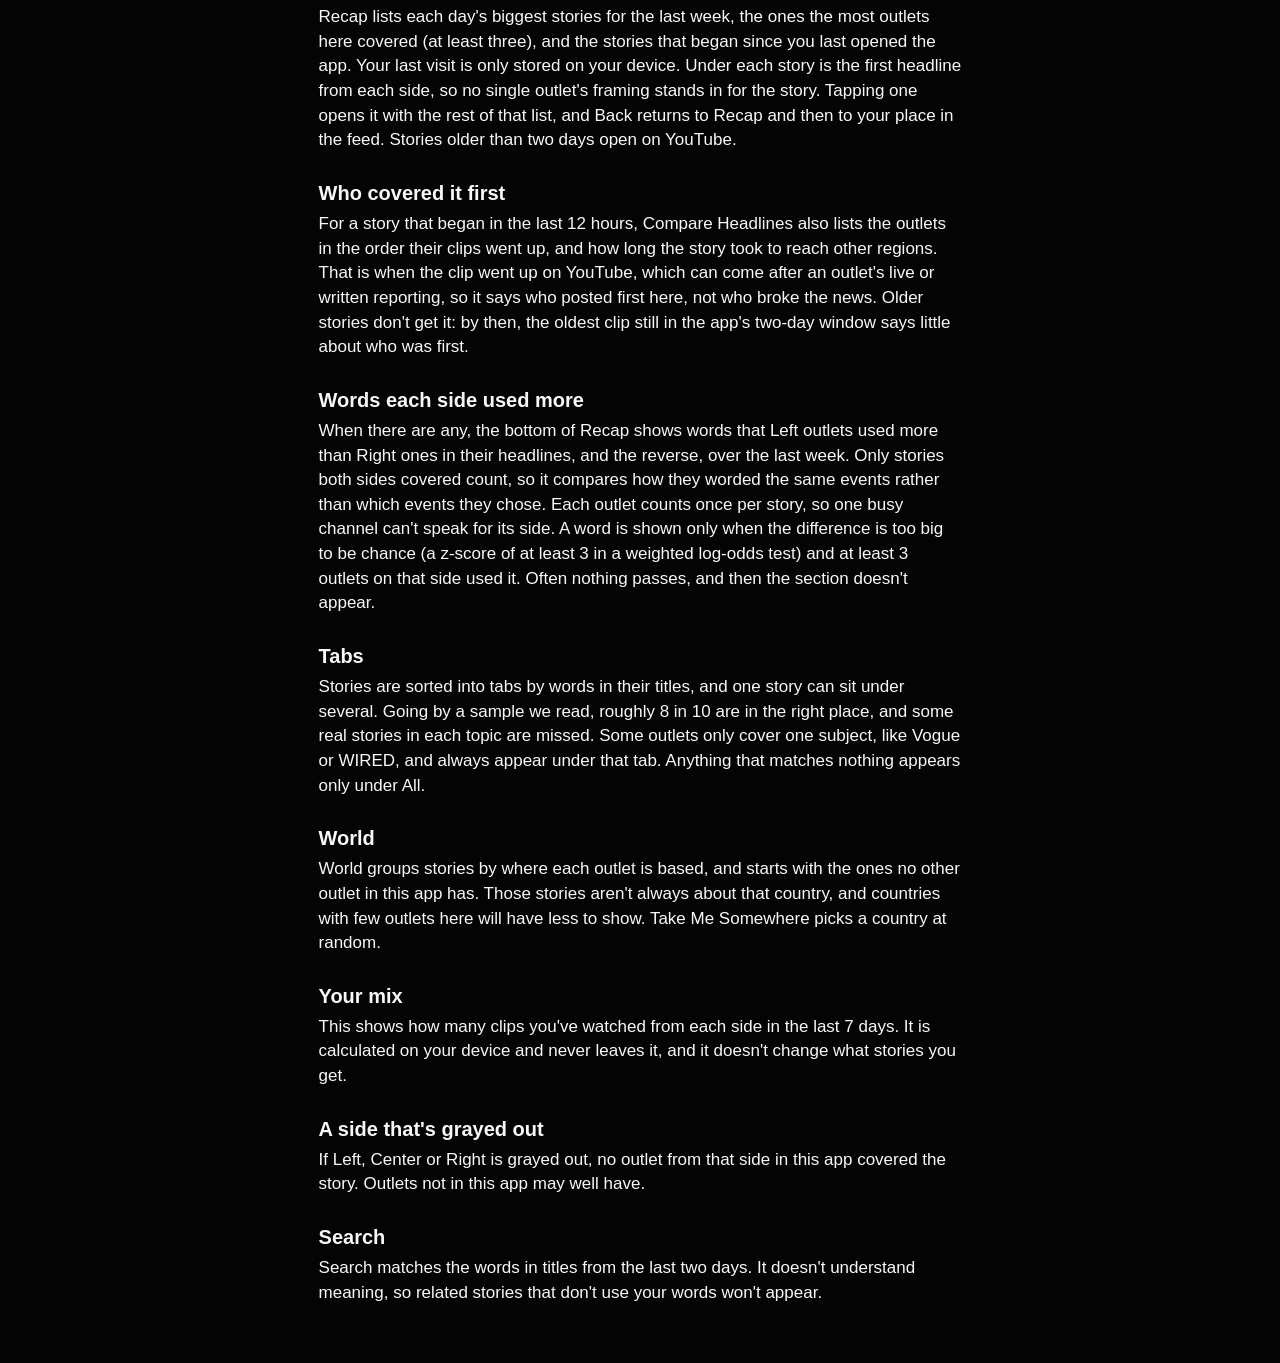
==== commit c87201a1: "feat(certior): clips sit together by side, dots you can hold, no auto-skip Swiping sideways walks th" ====
--- a/docs/how-it-works.html
+++ b/docs/how-it-works.html
@@ -25,7 +25,7 @@
 <p>It is not neutral, though. Every choice below shapes what you see, so here they are.</p>
 
 <h2>Which outlets</h2>
-<p>Around 50 YouTube channels that publish in English, chosen by hand. <a href="https://github.com/BenjaminLTakaki/swipe-news/blob/main/channels.json" target="_blank" rel="noopener">The full list is public</a>. English only leaves out most local-language coverage, and Latin America is thinly covered.</p>
+<p>Around 50 YouTube channels that publish in English, chosen by hand. <a href="https://github.com/BenjaminLTakaki/certior-news/blob/main/channels.json" target="_blank" rel="noopener">The full list is public</a>. English only leaves out most local-language coverage, and Latin America is thinly covered.</p>
 
 <h2>Left, Center and Right</h2>
 <p>These come from <a href="https://mediabiasfactcheck.com" target="_blank" rel="noopener">Media Bias/Fact Check</a>. They rate the whole outlet, not the individual clip, so a clip can differ from its label. Left also holds the outlets they rate left-center, and Right those they rate right-center; each clip shows its outlet's own rating, such as Lean Left. The scale is a US left-right scale, and it fits US politics best.</p>
@@ -38,7 +38,7 @@
 <p>An AI model compares clip titles, and clips with very similar titles about the same thing become one story. It makes mistakes: sometimes a clip lands in the wrong story, and sometimes coverage of one event is split up. In a test on 200 deliberately hard pairs of real clips, labelled by Claude rather than an independent reviewer, about 90% of the pairs it grouped were right and it found about 85% of real matches. That is not its accuracy across the whole feed.</p>
 
 <h2>Swiping sideways</h2>
-<p>Every outlet that covered a story stays in it. Stories open on Center unless you choose otherwise in Settings. Swiping sideways goes Left, Center, Right, Left, Center, Right, so every three swipes show all three sides, and outlets off that scale come last. Inside a side, the headline least like the ones you've already seen comes first, so each swipe adds an angle. When you just let it play, it plays one clip from each side, then moves on to the next story. The coloured marks under Left, Center and Right count each side's clips.</p>
+<p>Every outlet that covered a story stays in it. Stories open on Center unless you choose otherwise in Settings. Each side's clips sit together, in the order of the coloured dots under Left, Center and Right: swiping sideways shows the next outlet on the same side, then moves on to the next side, and outlets off that scale come last. Inside a side, the headline least like the others comes first. Tap a side up top to jump to it, or hold the dots and slide along them to pick a clip. A clip plays again until you swipe.</p>
 
 <h2>What comes first</h2>
 <ul>
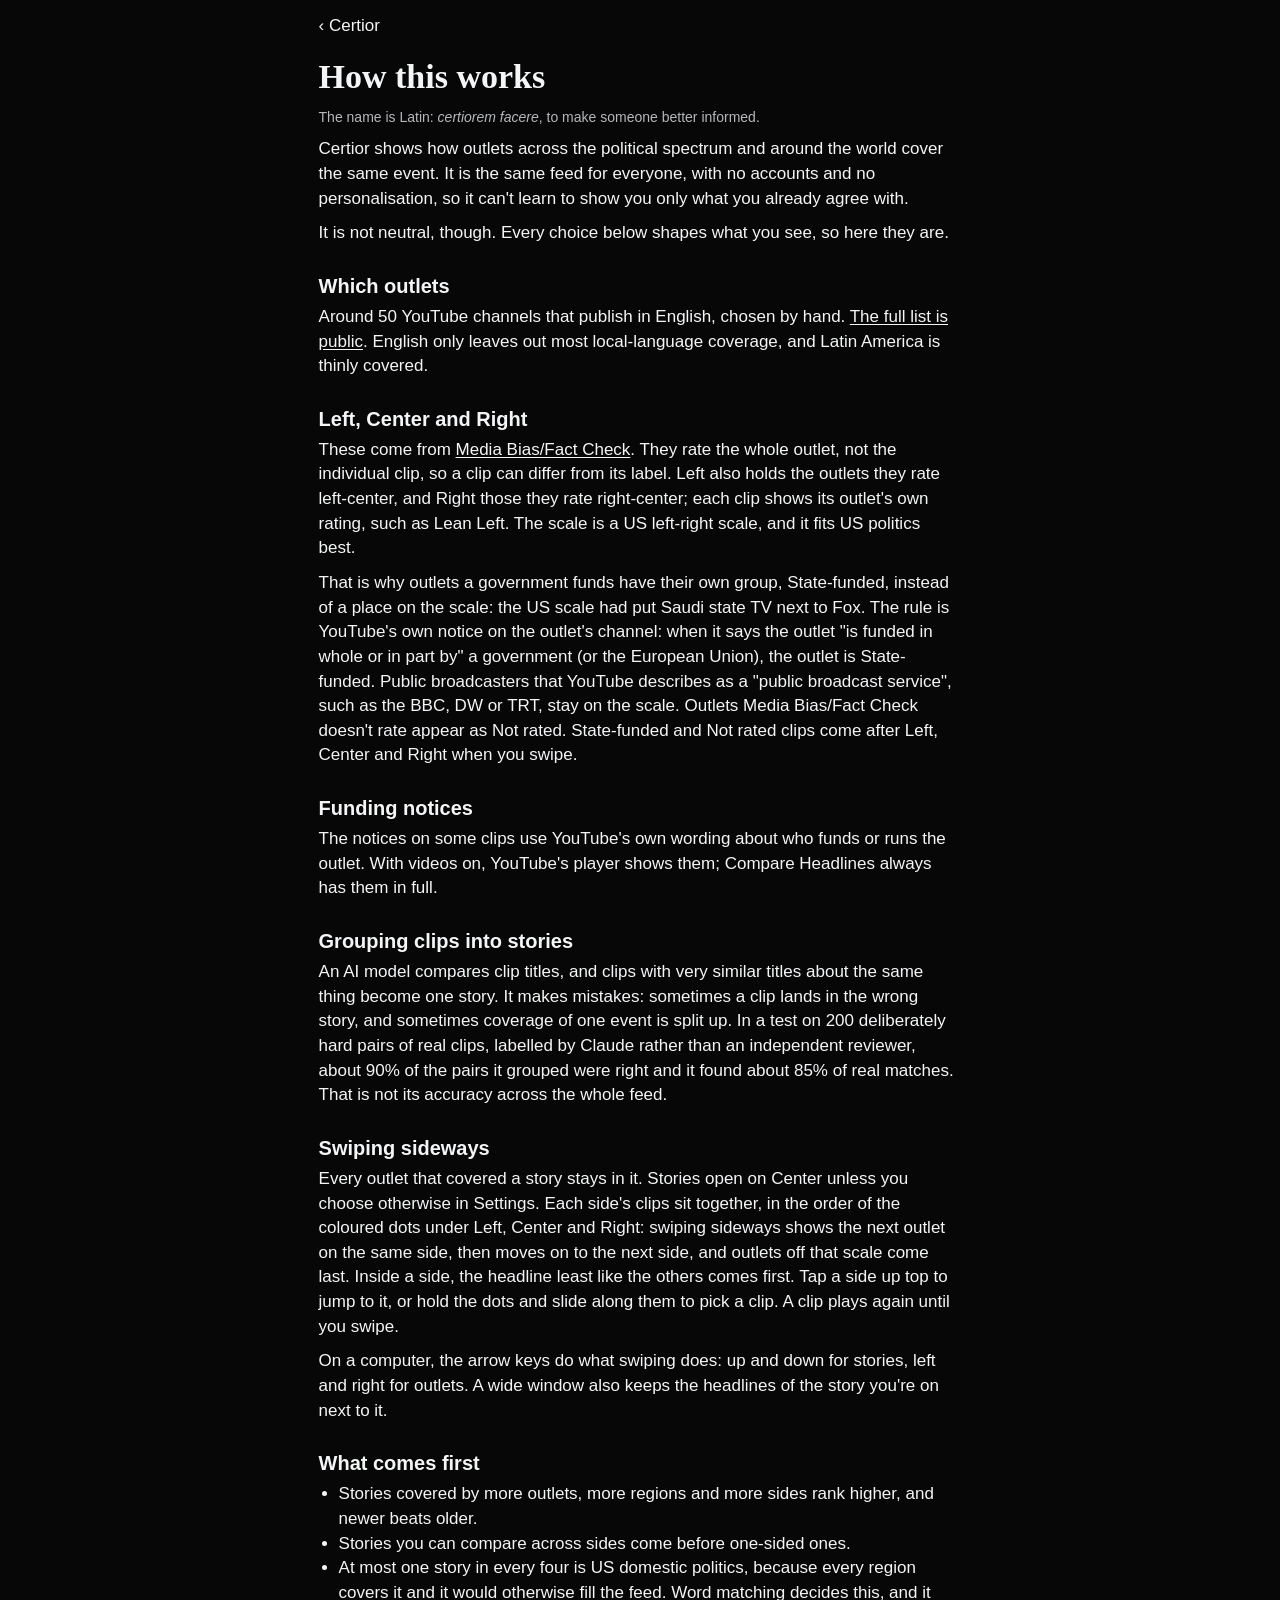
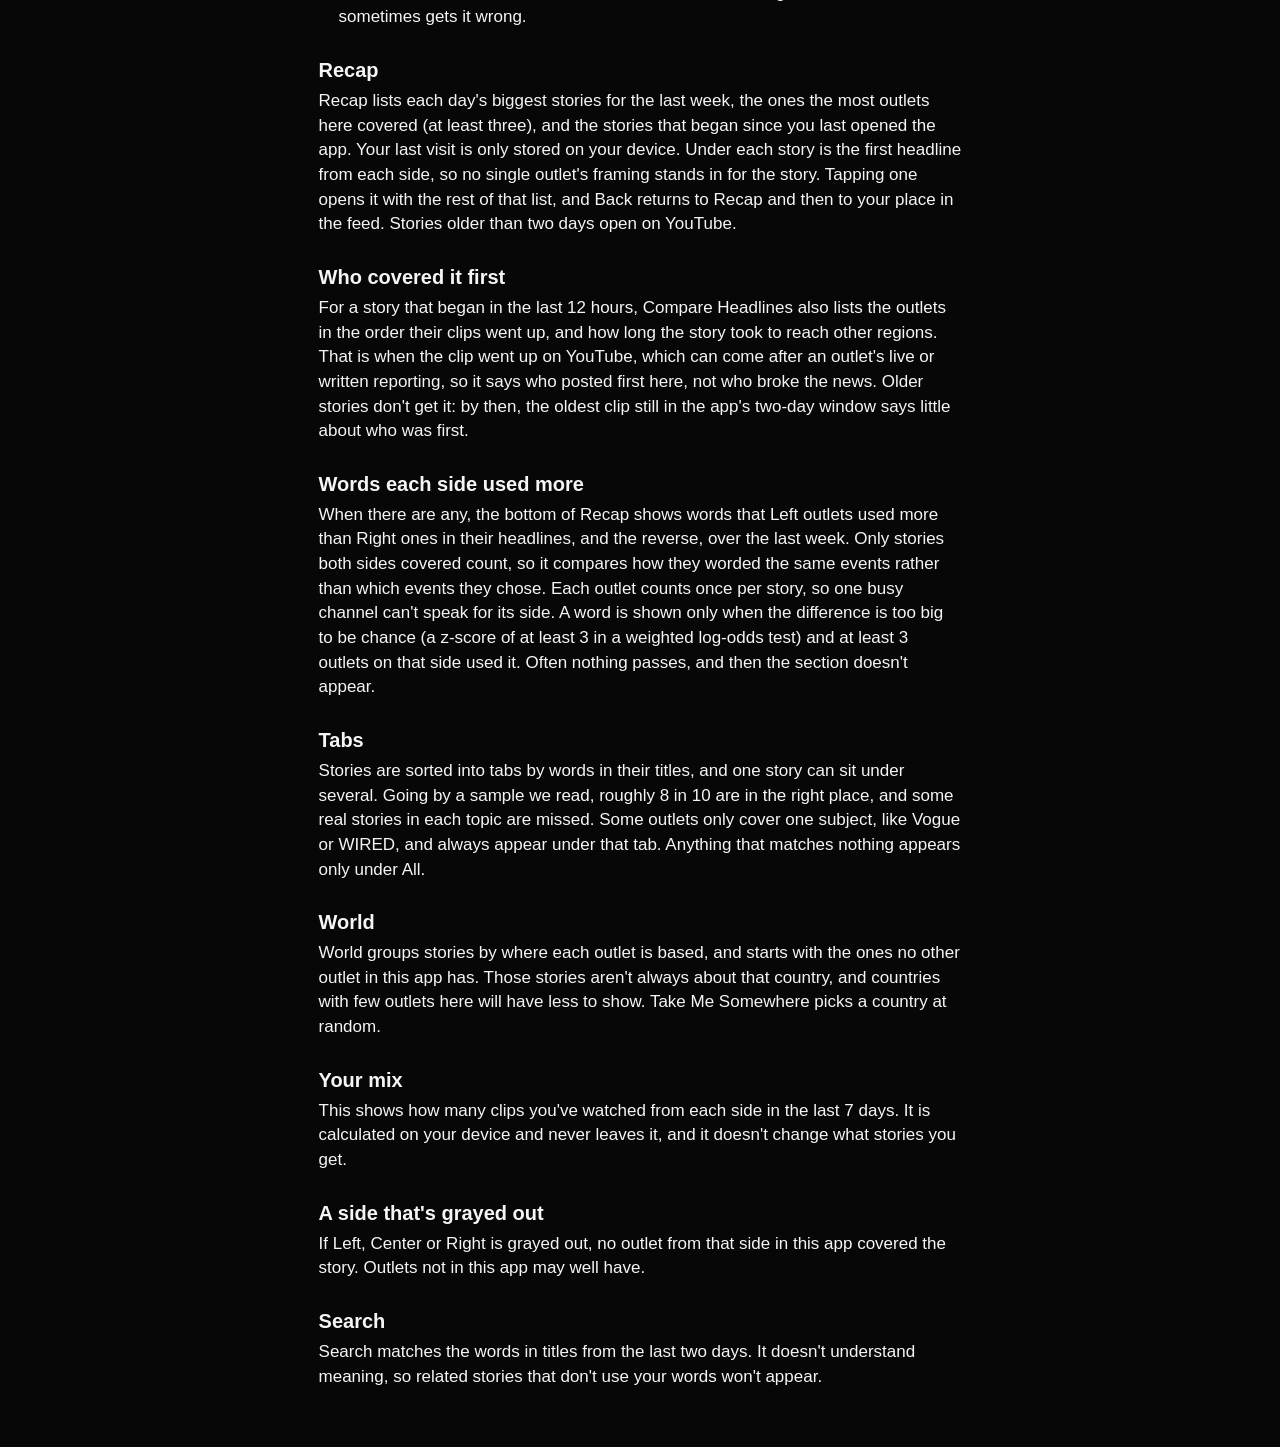
==== commit c30828a3: "feat(app): a welcome card, a computer layout, the other sides under widescreen clips, and a real Com" ====
--- a/docs/how-it-works.html
+++ b/docs/how-it-works.html
@@ -3,18 +3,18 @@
 <head>
 <meta charset="utf-8">
 <meta name="viewport" content="width=device-width, initial-scale=1, viewport-fit=cover">
-<meta name="theme-color" content="#000000">
+<meta name="theme-color" content="#070708">
 <title>How this works | Certior</title>
 <style>
-  :root { color-scheme: dark; --bg: oklch(11% .002 265); --ink: oklch(98% .002 265); --muted: oklch(78% .008 265); --tint: oklch(66% .19 255); }
+  :root { color-scheme: dark; --bg: oklch(13% .003 265); --ink: oklch(97% .002 265); --muted: oklch(78% .006 265); }      /* the app's own: ink links, the only colours are the sides */
   body { margin: 0 auto; max-width: 68ch; padding: calc(4px + env(safe-area-inset-top)) 16px calc(48px + env(safe-area-inset-bottom)); background: var(--bg); color: var(--ink); font: 17px/1.45 -apple-system, BlinkMacSystemFont, "SF Pro Text", "Segoe UI", Roboto, sans-serif; -webkit-font-smoothing: antialiased; }
-  a { color: var(--tint); text-decoration: none; }
-  h1 { font-size: 34px; line-height: 41px; font-weight: 700; margin: 8px 0 10px; }
+  a { color: var(--ink); text-underline-offset: 2px; }
+  h1 { font-family: ui-serif, "New York", "Iowan Old Style", Georgia, serif; font-size: 34px; line-height: 41px; font-weight: 700; margin: 8px 0 10px; }
   h2 { font-size: 20px; line-height: 25px; font-weight: 600; margin: 28px 0 6px; }
   p, ul { margin: 0 0 10px; }
   ul { padding-left: 20px; }
   .muted { color: var(--muted); font-size: 14px; }
-  .back { display: inline-flex; align-items: center; min-height: 44px; }
+  .back { display: inline-flex; align-items: center; min-height: 44px; text-decoration: none; }
 </style>
 </head>
 <body>
@@ -39,6 +39,7 @@
 
 <h2>Swiping sideways</h2>
 <p>Every outlet that covered a story stays in it. Stories open on Center unless you choose otherwise in Settings. Each side's clips sit together, in the order of the coloured dots under Left, Center and Right: swiping sideways shows the next outlet on the same side, then moves on to the next side, and outlets off that scale come last. Inside a side, the headline least like the others comes first. Tap a side up top to jump to it, or hold the dots and slide along them to pick a clip. A clip plays again until you swipe.</p>
+<p>On a computer, the arrow keys do what swiping does: up and down for stories, left and right for outlets. A wide window also keeps the headlines of the story you're on next to it.</p>
 
 <h2>What comes first</h2>
 <ul>
